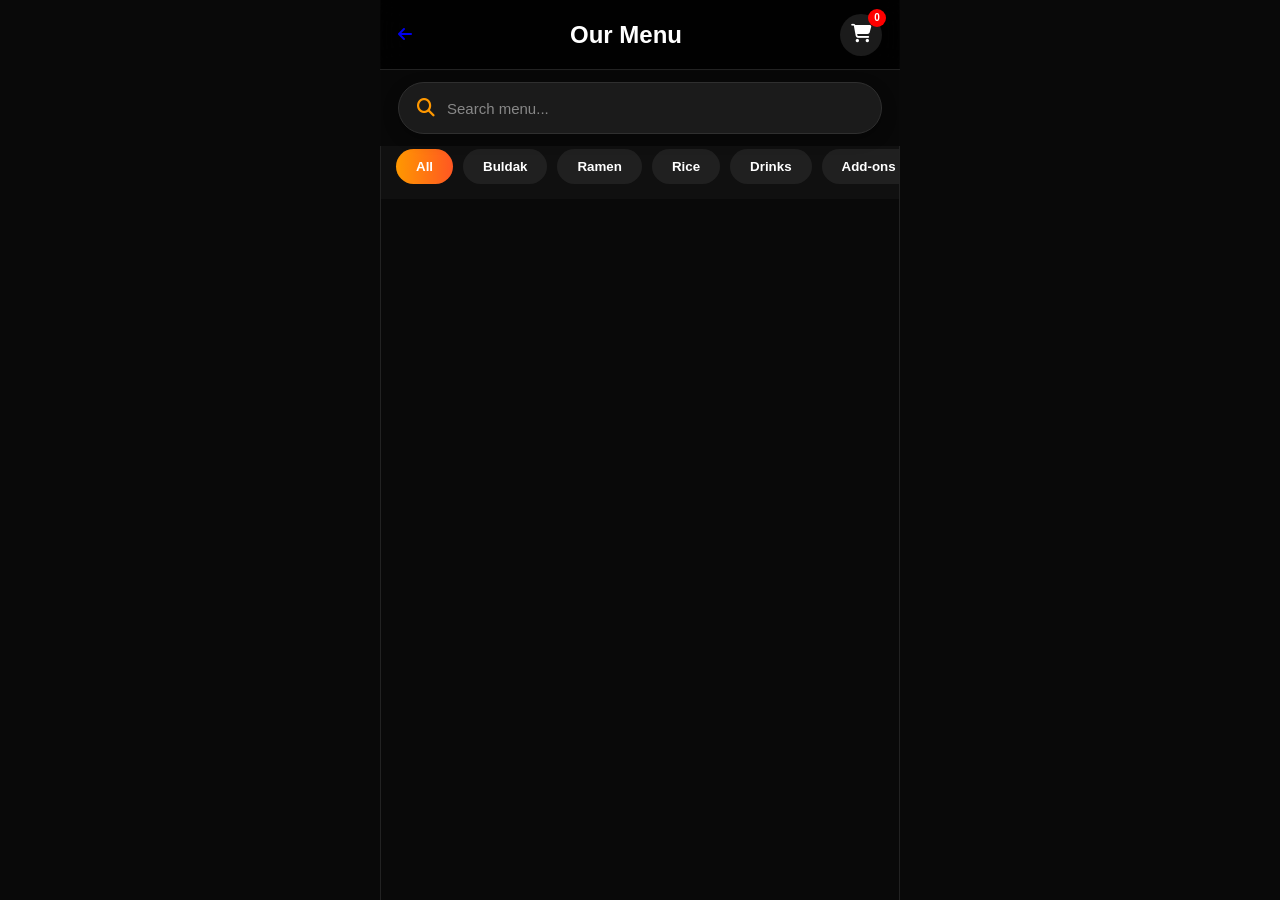
==== menu.html @ e164ced9 "Create menu.html" ====
<!DOCTYPE html>
<html lang="en">

<head>

<meta charset="UTF-8">

<meta name="viewport"
content="width=device-width, initial-scale=1.0">

<title>Menu | Dan's Cheesy Buldak</title>

<link rel="stylesheet"
href="assets/css/style.css">

<link rel="stylesheet"
href="https://cdnjs.cloudflare.com/ajax/libs/font-awesome/6.7.2/css/all.min.css">

</head>

<body>

<!--=========================
HEADER
==========================-->

<header>

<a href="index.html" class="back-btn">

<i class="fa-solid fa-arrow-left"></i>

</a>

<h2>Our Menu</h2>

<div class="header-icons">

<button id="cartBtn">

<i class="fa-solid fa-cart-shopping"></i>

<span class="badge" id="cartBadge">0</span>

</button>

</div>

</header>

<!--=========================
SEARCH
==========================-->

<section class="search-section">

<div class="search-box">

<i class="fa-solid fa-magnifying-glass"></i>

<input
type="search"
id="searchInput"
placeholder="Search menu...">

</div>

</section>

<!--=========================
CATEGORY
==========================-->

<section class="categories">

<button class="active"
data-category="all">

All

</button>

<button
data-category="buldak">

Buldak

</button>

<button
data-category="ramen">

Ramen

</button>

<button
data-category="rice">

Rice

</button>

<button
data-category="drinks">

Drinks

</button>

<button
data-category="addons">

Add-ons

</button>

</section>

<!--=========================
PRODUCT LIST
==========================-->

<section>

<div
class="product-grid"
id="productGrid">

</div>

</section>

<script src="assets/js/menu.js"></script>

</body>

</html>
---- assets/css/style.css ----
/* ==========================================================
   DAN'S CHEESY BULDAK
   STYLE.CSS
   Version : 1.0
   Mobile First
==========================================================*/
:root{

--primary:#ff9800;
--secondary:#ff5722;
--danger:#e53935;
--dark:#090909;
--dark2:#141414;
--light:#ffffff;
--gray:#bdbdbd;
--border:#292929;

--radius:18px;

--shadow:0 10px 30px rgba(0,0,0,.40);

}

/*==========================
RESET
==========================*/

*{

margin:0;
padding:0;
box-sizing:border-box;

}

html{

scroll-behavior:smooth;

}

body{

font-family:'Poppins',sans-serif;

background:var(--dark);

color:#fff;

overflow-x:hidden;

padding-bottom:85px;

}

/*==========================
HEADER
==========================*/

header{

position:fixed;

top:0;

left:50%;

transform:translateX(-50%);

width:100%;

max-width:520px;

height:70px;

background:rgba(0,0,0,.80);

backdrop-filter:blur(15px);

display:flex;

justify-content:space-between;

align-items:center;

padding:0 18px;

z-index:999;

border-bottom:1px solid #222;

}

.logo{

display:flex;

align-items:center;

}

.logo img{

height:50px;

width:auto;

display:block;

}

.header-icons{

display:flex;

gap:12px;

}

.header-icons button{

width:42px;

height:42px;

border:none;

background:#1b1b1b;

border-radius:50%;

color:#fff;

font-size:18px;

cursor:pointer;

position:relative;

}

.badge{

position:absolute;

top:-5px;

right:-4px;

width:18px;

height:18px;

border-radius:50%;

background:red;

display:flex;

justify-content:center;

align-items:center;

font-size:10px;

font-weight:bold;

}
/*==========================
SEARCH BAR
==========================*/

.search-section{

position:fixed;

top:70px;

left:50%;

transform:translateX(-50%);

width:100%;

max-width:520px;

padding:12px 18px;

background:rgba(9,9,9,.95);

backdrop-filter:blur(12px);

z-index:998;

}
.search-box{

display:flex;

align-items:center;

height:52px;

background:#1b1b1b;

border:1px solid #2f2f2f;

border-radius:50px;

padding:0 18px;

box-shadow:0 5px 15px rgba(0,0,0,.30);

}

.search-box i{

color:#ff9800;

font-size:18px;

margin-right:12px;

}

.search-box input{

flex:1;

background:none;

border:none;

outline:none;

font-size:15px;

font-family:'Poppins',sans-serif;

color:#fff;

}

.search-box input::placeholder{

color:#888;

}
/*==========================
HERO SLIDER
==========================*/

.hero{

position:relative;

margin-top:134px;

min-height:520px;

height:70vh;

overflow:hidden;

border-radius:0 0 30px 30px;

}

.hero-slider{

width:100%;

height:100%;

position:relative;

}

.hero-slide{

position:absolute;

top:0;

left:0;

width:100%;

height:100%;

opacity:0;

transition:opacity .6s ease;

}

.hero-slide.active{

opacity:1;

z-index:2;

}

.hero-slide img{

width:100%;

height:100%;

object-fit:cover;

display:block;

}

.hero-overlay{

position:absolute;

inset:0;

background:linear-gradient(

to top,

rgba(0,0,0,.90),

rgba(0,0,0,.20),

rgba(0,0,0,.05)

);

}

.hero-content{

position:absolute;

left:25px;

right:25px;

bottom:45px;

z-index:5;

}

.hero-tag{

display:inline-block;

background:#ff9800;

color:#fff;

padding:8px 18px;

border-radius:50px;

font-size:13px;

font-weight:700;

margin-bottom:18px;

}

.hero-content h1{

font-size:42px;

font-weight:800;

line-height:1.05;

margin-bottom:15px;

}

.hero-content p{

font-size:16px;

color:#f2f2f2;

margin-bottom:22px;

}

.slider-dots{

position:absolute;

left:0;

right:0;

bottom:18px;

display:flex;

justify-content:center;

gap:10px;

z-index:20;

}

.dot{

width:10px;

height:10px;

border-radius:50%;

background:rgba(255,255,255,.45);

transition:.3s;

}

.dot.active{

width:28px;

border-radius:20px;

background:#ff9800;

}
/*==========================
BUTTON
==========================*/

.btn{

display:inline-flex;

justify-content:center;

align-items:center;

padding:15px 28px;

background:linear-gradient(90deg,#ff9800,#ff5722);

color:#fff;

text-decoration:none;

border-radius:50px;

font-weight:700;

box-shadow:var(--shadow);

transition:.3s;

}

.btn:hover{

transform:translateY(-3px);

}

/*==========================
CATEGORY
==========================*/

.categories{

position:sticky;

top:134px;

z-index:50;

background:#101010;

display:flex;

overflow-x:auto;

gap:10px;

padding:15px;

scrollbar-width:none;

}

.categories::-webkit-scrollbar{

display:none;

}

.categories button{

flex:none;

padding:10px 20px;

border:none;

border-radius:50px;

background:#202020;

color:#fff;

font-weight:600;

cursor:pointer;

}

.categories .active{

background:linear-gradient(90deg,#ff9800,#ff5722);

}

/*==========================
SECTION
==========================*/

section{

padding:20px;

}

section h2{

font-size:28px;

margin-bottom:20px;

}

/*==========================
PRODUCT GRID
==========================*/

.product-grid{

display:grid;

grid-template-columns:1fr;

gap:20px;

}

/*==========================
PRODUCT CARD
==========================*/

.product-card{

background:#151515;

border-radius:20px;

overflow:hidden;

box-shadow:var(--shadow);

}

.product-card img{

width:100%;

display:block;

}

.product-info{

padding:18px;

}

.product-info h3{

font-size:22px;

margin-bottom:8px;

}

.price{

font-size:28px;

font-weight:700;

color:#ff9800;

margin:15px 0;

}

.add-cart{

width:100%;

height:48px;

border:none;

border-radius:50px;

background:#ff5722;

color:#fff;

font-size:16px;

font-weight:700;

cursor:pointer;

}

/*==========================
BUILD YOUR OWN BOWL
==========================*/

.builder{

background:linear-gradient(135deg,#ff9800,#ff5722);

border-radius:25px;

margin:20px;

}

.builder h2{

color:#fff;

}

.builder p{

margin:15px 0;

}

/*==========================
PROMO
==========================*/

.promo-slider{

display:flex;

overflow:auto;

gap:15px;

scroll-snap-type:x mandatory;

}

.promo-card{

min-width:280px;

height:170px;

background:#1f1f1f;

border-radius:20px;

scroll-snap-align:start;

}

/*==========================
MAP
==========================*/

#map{

width:100%;

height:250px;

border-radius:20px;

background:#222;

}

/*==========================
BOTTOM NAVIGATION
==========================*/

.bottom-nav{

position:fixed;

left:50%;

transform:translateX(-50%);

bottom:0;

width:100%;

max-width:520px;

height:72px;

background:#0d0d0d;

display:flex;

justify-content:space-around;

align-items:center;

border-top:1px solid #222;

padding-bottom:env(safe-area-inset-bottom);

z-index:999;

}
.bottom-nav a{

display:flex;

flex-direction:column;

align-items:center;

gap:4px;

text-decoration:none;

color:#999;

font-size:12px;

font-weight:600;

}

.bottom-nav a i{

font-size:22px;

}

.bottom-nav .active{

color:#ff9800;

}

/*==========================
TABLET
==========================*/

@media(min-width:768px){

.product-grid{

grid-template-columns:repeat(2,1fr);

}

.hero h1{

font-size:65px;

}

}

/*==========================
DESKTOP
==========================*/

@media(min-width:1200px){

.product-grid{

grid-template-columns:repeat(3,1fr);

}

.hero{

height:100vh;

}

.hero h1{

font-size:90px;

}

body{

max-width:520px;

margin:auto;

background:#090909;

min-height:100vh;

border-left:1px solid #222;

border-right:1px solid #222;

}

}
.toast{

position:fixed;

left:50%;

bottom:100px;

transform:translateX(-50%);

background:#ff9800;

color:#fff;

padding:12px 24px;

border-radius:50px;

font-weight:600;

opacity:0;

transition:.3s;

z-index:9999;

}

.toast.show{

opacity:1;

bottom:120px;

}
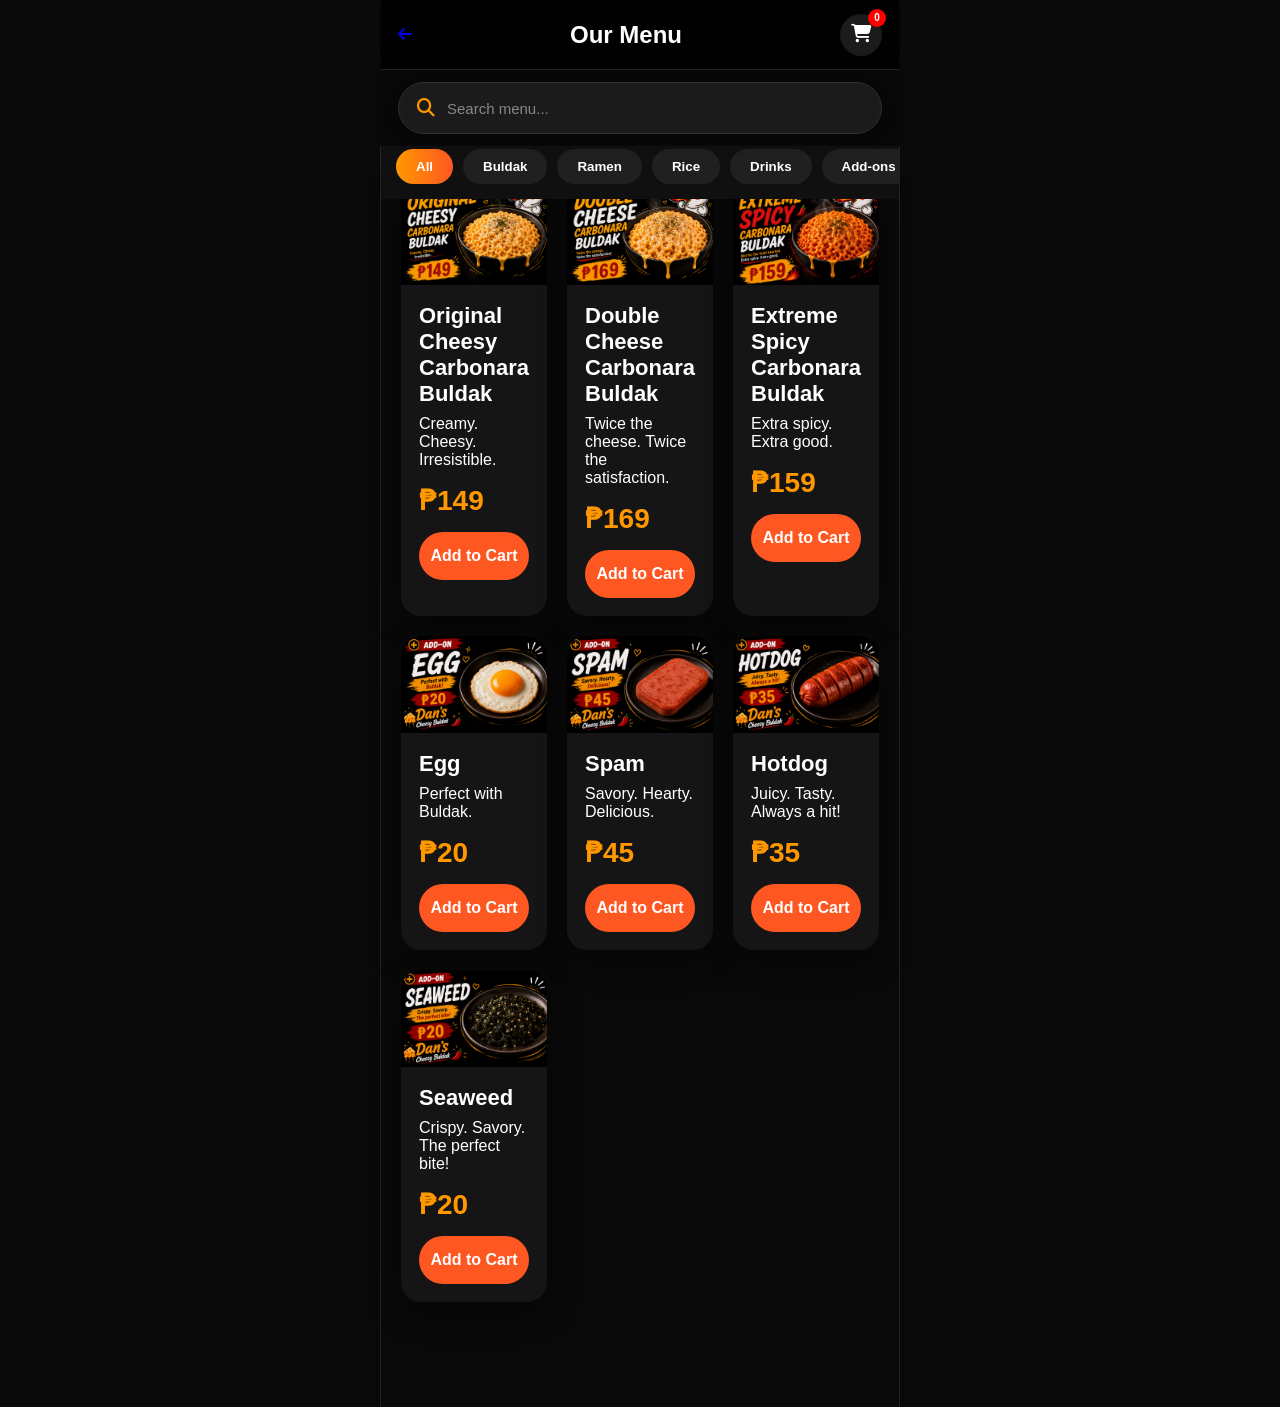
==== commit 8e6b01e0: "Update menu.html" ====
--- a/menu.html
+++ b/menu.html
@@ -121,7 +121,7 @@
 PRODUCT LIST
 ==========================-->
 
-<section>
+<section class="menu-products">
 
 <div
 class="product-grid"
--- a/assets/css/style.css
+++ b/assets/css/style.css
@@ -533,10 +533,18 @@
 
 section{
 
-padding:20px;
-
-}
-
+padding:30px 20px 20px;
+
+}
+/*==========================
+MENU PRODUCTS
+==========================*/
+
+.menu-products{
+
+margin-top:60px;
+
+}
 section h2{
 
 font-size:28px;
@@ -557,8 +565,9 @@
 
 gap:20px;
 
-}
-
+padding-top:20px;
+
+}
 /*==========================
 PRODUCT CARD
 ==========================*/
